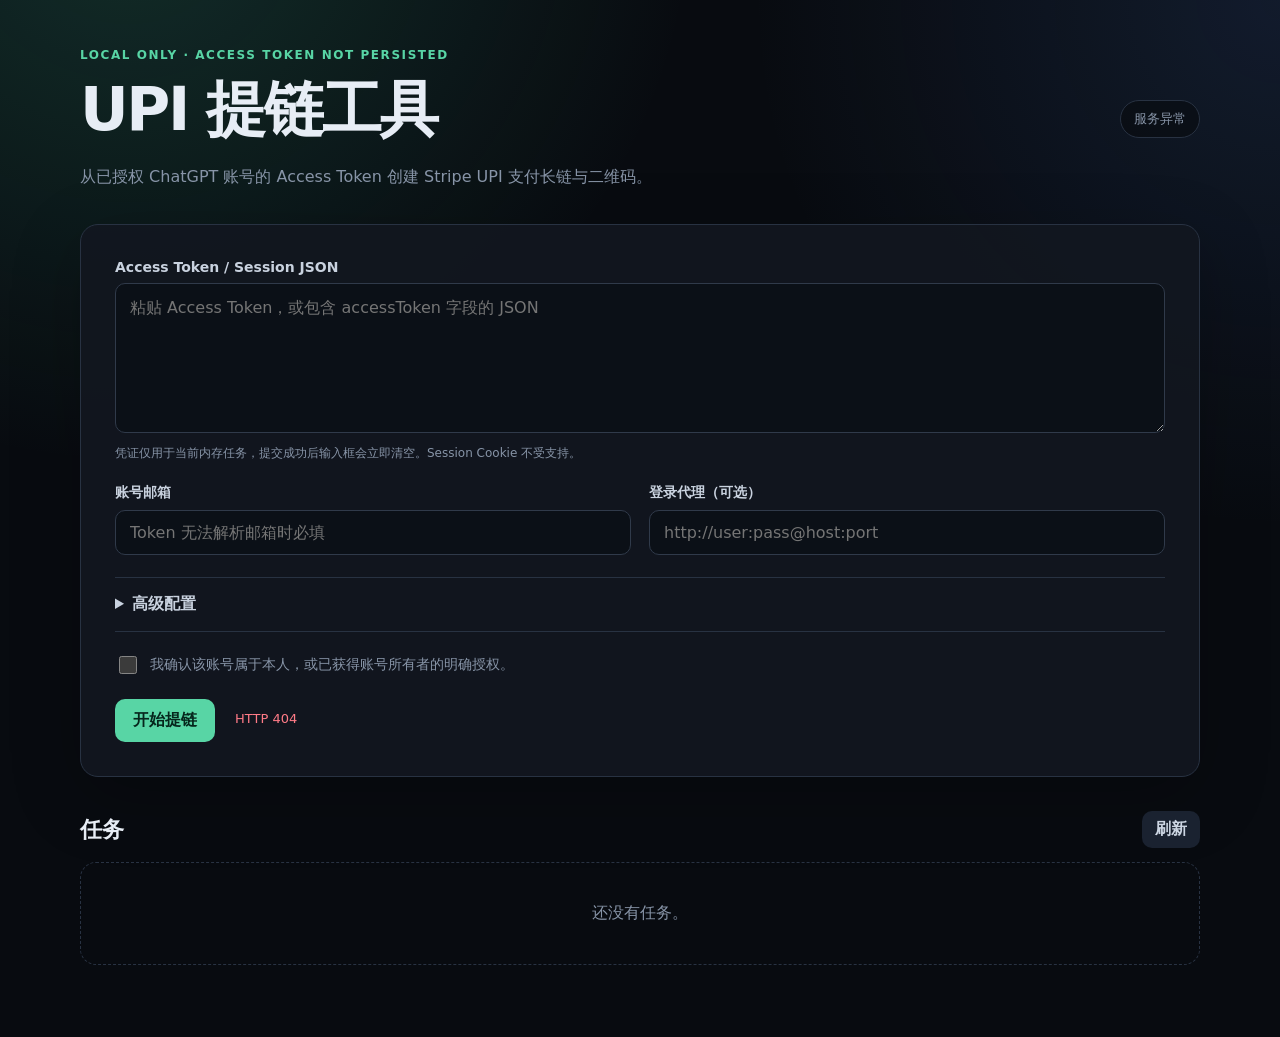
==== static/index.html @ b19b4536 "Initial standalone UPI link extractor" ====
<!doctype html>
<html lang="zh-CN">
  <head>
    <meta charset="UTF-8" />
    <meta name="viewport" content="width=device-width, initial-scale=1.0" />
    <meta name="robots" content="noindex,nofollow" />
    <title>UPI 提链工具</title>
    <link rel="stylesheet" href="/static/styles.css" />
  </head>
  <body>
    <main class="shell">
      <header class="hero">
        <div>
          <p class="eyebrow">LOCAL ONLY · ACCESS TOKEN NOT PERSISTED</p>
          <h1>UPI 提链工具</h1>
          <p class="subtitle">从已授权 ChatGPT 账号的 Access Token 创建 Stripe UPI 支付长链与二维码。</p>
        </div>
        <div id="health" class="health">服务检测中…</div>
      </header>

      <section class="panel">
        <form id="job-form">
          <label for="credential">Access Token / Session JSON</label>
          <textarea
            id="credential"
            name="credential"
            rows="5"
            required
            autocomplete="off"
            autocapitalize="off"
            spellcheck="false"
            placeholder="粘贴 Access Token，或包含 accessToken 字段的 JSON"
          ></textarea>
          <p class="hint">凭证仅用于当前内存任务，提交成功后输入框会立即清空。Session Cookie 不受支持。</p>

          <div class="grid two">
            <div>
              <label for="email">账号邮箱</label>
              <input id="email" name="email" type="email" autocomplete="off" placeholder="Token 无法解析邮箱时必填" />
            </div>
            <div>
              <label for="login-proxy">登录代理（可选）</label>
              <input id="login-proxy" name="login_proxy" autocomplete="off" placeholder="http://user:pass@host:port" />
            </div>
          </div>

          <details>
            <summary>高级配置</summary>
            <div class="advanced">
              <label for="proxy-pool">India 代理池（每行一个，可选）</label>
              <textarea id="proxy-pool" name="proxy_pool" rows="4" autocomplete="off" spellcheck="false"></textarea>
              <div class="grid three">
                <div>
                  <label for="approve-retries">Approve 重试</label>
                  <input id="approve-retries" name="approve_retries" type="number" min="1" max="60" value="30" />
                </div>
                <div>
                  <label for="approve-concurrency">Approve 并发</label>
                  <input id="approve-concurrency" name="approve_concurrency" type="number" min="1" max="20" value="1" />
                </div>
                <div>
                  <label for="proxy-from-step">代理起始步骤</label>
                  <input id="proxy-from-step" name="proxy_from_step" type="number" min="1" max="6" value="3" />
                </div>
              </div>
            </div>
          </details>

          <label class="authorization">
            <input id="authorized" name="authorized" type="checkbox" required />
            <span>我确认该账号属于本人，或已获得账号所有者的明确授权。</span>
          </label>

          <div class="actions">
            <button id="submit-button" type="submit">开始提链</button>
            <span id="form-message" class="message" role="status"></span>
          </div>
        </form>
      </section>

      <section class="jobs-section">
        <div class="section-title">
          <h2>任务</h2>
          <button id="refresh-button" class="secondary" type="button">刷新</button>
        </div>
        <div id="jobs" class="jobs">
          <div class="empty">还没有任务。</div>
        </div>
      </section>
    </main>
    <script src="/static/app.js" defer></script>
  </body>
</html>
---- static/styles.css ----
:root {
  color-scheme: dark;
  font-family: Inter, ui-sans-serif, system-ui, -apple-system, BlinkMacSystemFont, "Segoe UI", sans-serif;
  background: #080b10;
  color: #e7edf5;
  --panel: rgba(18, 23, 32, 0.9);
  --border: #283242;
  --muted: #8794a7;
  --accent: #58d5a5;
  --accent-dark: #143f34;
  --danger: #ff7b87;
  --warning: #f2c66d;
}

* { box-sizing: border-box; }

body {
  margin: 0;
  min-height: 100vh;
  background:
    radial-gradient(circle at 10% -10%, rgba(58, 186, 143, 0.2), transparent 35%),
    radial-gradient(circle at 100% 0%, rgba(68, 111, 190, 0.16), transparent 32%),
    #080b10;
}

button, input, textarea { font: inherit; }

.shell {
  width: min(1120px, calc(100% - 32px));
  margin: 0 auto;
  padding: 48px 0 72px;
}

.hero, .section-title, .job-head, .actions {
  display: flex;
  align-items: center;
  justify-content: space-between;
  gap: 20px;
}

.eyebrow {
  margin: 0 0 8px;
  color: var(--accent);
  font-size: 12px;
  font-weight: 700;
  letter-spacing: 0.13em;
}

h1 { margin: 0; font-size: clamp(34px, 6vw, 60px); letter-spacing: -0.04em; }
h2 { margin: 0; font-size: 22px; }
.subtitle { max-width: 700px; margin: 12px 0 0; color: var(--muted); line-height: 1.7; }

.health {
  flex: 0 0 auto;
  padding: 9px 13px;
  border: 1px solid var(--border);
  border-radius: 999px;
  color: var(--muted);
  background: rgba(8, 11, 16, 0.65);
  font-size: 13px;
}
.health.ok { color: var(--accent); border-color: #24634e; }

.panel, .job {
  border: 1px solid var(--border);
  border-radius: 18px;
  background: var(--panel);
  box-shadow: 0 20px 70px rgba(0, 0, 0, 0.23);
}

.panel { margin-top: 34px; padding: clamp(20px, 4vw, 34px); }
label { display: block; margin-bottom: 8px; color: #c9d2df; font-size: 14px; font-weight: 600; }

input, textarea {
  width: 100%;
  border: 1px solid #303a4a;
  border-radius: 10px;
  outline: none;
  background: #0b1017;
  color: #f2f6fb;
  padding: 12px 14px;
  transition: border-color 160ms ease, box-shadow 160ms ease;
}
textarea { resize: vertical; min-height: 48px; line-height: 1.55; }
input:focus, textarea:focus { border-color: #3d9f7c; box-shadow: 0 0 0 3px rgba(88, 213, 165, 0.1); }

.hint { margin: 8px 0 22px; color: var(--muted); font-size: 12px; }
.grid { display: grid; gap: 18px; }
.grid.two { grid-template-columns: repeat(2, minmax(0, 1fr)); }
.grid.three { grid-template-columns: repeat(3, minmax(0, 1fr)); }

details { margin: 22px 0; border-top: 1px solid var(--border); border-bottom: 1px solid var(--border); }
summary { padding: 16px 0; cursor: pointer; color: #c9d2df; font-weight: 600; }
.advanced { padding: 0 0 20px; }
.advanced .grid { margin-top: 18px; }

.authorization { display: flex; align-items: flex-start; gap: 10px; color: var(--muted); font-weight: 400; line-height: 1.5; }
.authorization input { width: 18px; height: 18px; margin-top: 2px; accent-color: var(--accent); }

.actions { margin-top: 22px; justify-content: flex-start; }
button {
  border: 0;
  border-radius: 10px;
  padding: 11px 18px;
  cursor: pointer;
  background: var(--accent);
  color: #06261c;
  font-weight: 800;
}
button:hover { filter: brightness(1.06); }
button:disabled { cursor: wait; opacity: 0.55; }
button.secondary { padding: 8px 13px; background: #1a2230; color: #ccd5e2; font-weight: 600; }
button.cancel { padding: 7px 11px; background: #362129; color: #ffabb2; font-size: 12px; }
.message { min-height: 20px; color: var(--muted); font-size: 13px; }
.message.error { color: var(--danger); }

.jobs-section { margin-top: 34px; }
.section-title { margin-bottom: 14px; }
.jobs { display: grid; gap: 14px; }
.empty { padding: 40px; border: 1px dashed var(--border); border-radius: 16px; color: var(--muted); text-align: center; }
.job { padding: 20px; }
.job-email { margin: 0; font-size: 16px; }
.job-meta { margin-top: 4px; color: var(--muted); font-size: 12px; }
.badge { padding: 5px 9px; border-radius: 999px; background: #222b39; color: #aeb9c8; font-size: 12px; font-weight: 700; }
.badge.success { background: var(--accent-dark); color: var(--accent); }
.badge.failed { background: #3a2028; color: var(--danger); }
.badge.running { background: #233346; color: #83c3ff; }
.badge.cancelled { background: #342f25; color: var(--warning); }

.result { display: grid; grid-template-columns: 1fr auto; gap: 18px; align-items: start; margin-top: 18px; padding-top: 18px; border-top: 1px solid var(--border); }
.payment-link { display: inline-block; max-width: 100%; color: var(--accent); word-break: break-all; }
.result-error { color: var(--danger); white-space: pre-wrap; }
.qr { width: 180px; max-width: 100%; border-radius: 12px; background: white; padding: 8px; }
.logs { margin: 16px 0 0; padding: 14px; max-height: 280px; overflow: auto; border-radius: 10px; background: #070a0f; color: #aab6c6; font: 12px/1.55 ui-monospace, SFMono-Regular, Consolas, monospace; white-space: pre-wrap; word-break: break-word; }

@media (max-width: 760px) {
  .shell { width: min(100% - 20px, 1120px); padding-top: 28px; }
  .hero { align-items: flex-start; flex-direction: column; }
  .grid.two, .grid.three, .result { grid-template-columns: 1fr; }
  .job-head { align-items: flex-start; }
  .qr { width: min(260px, 100%); }
}
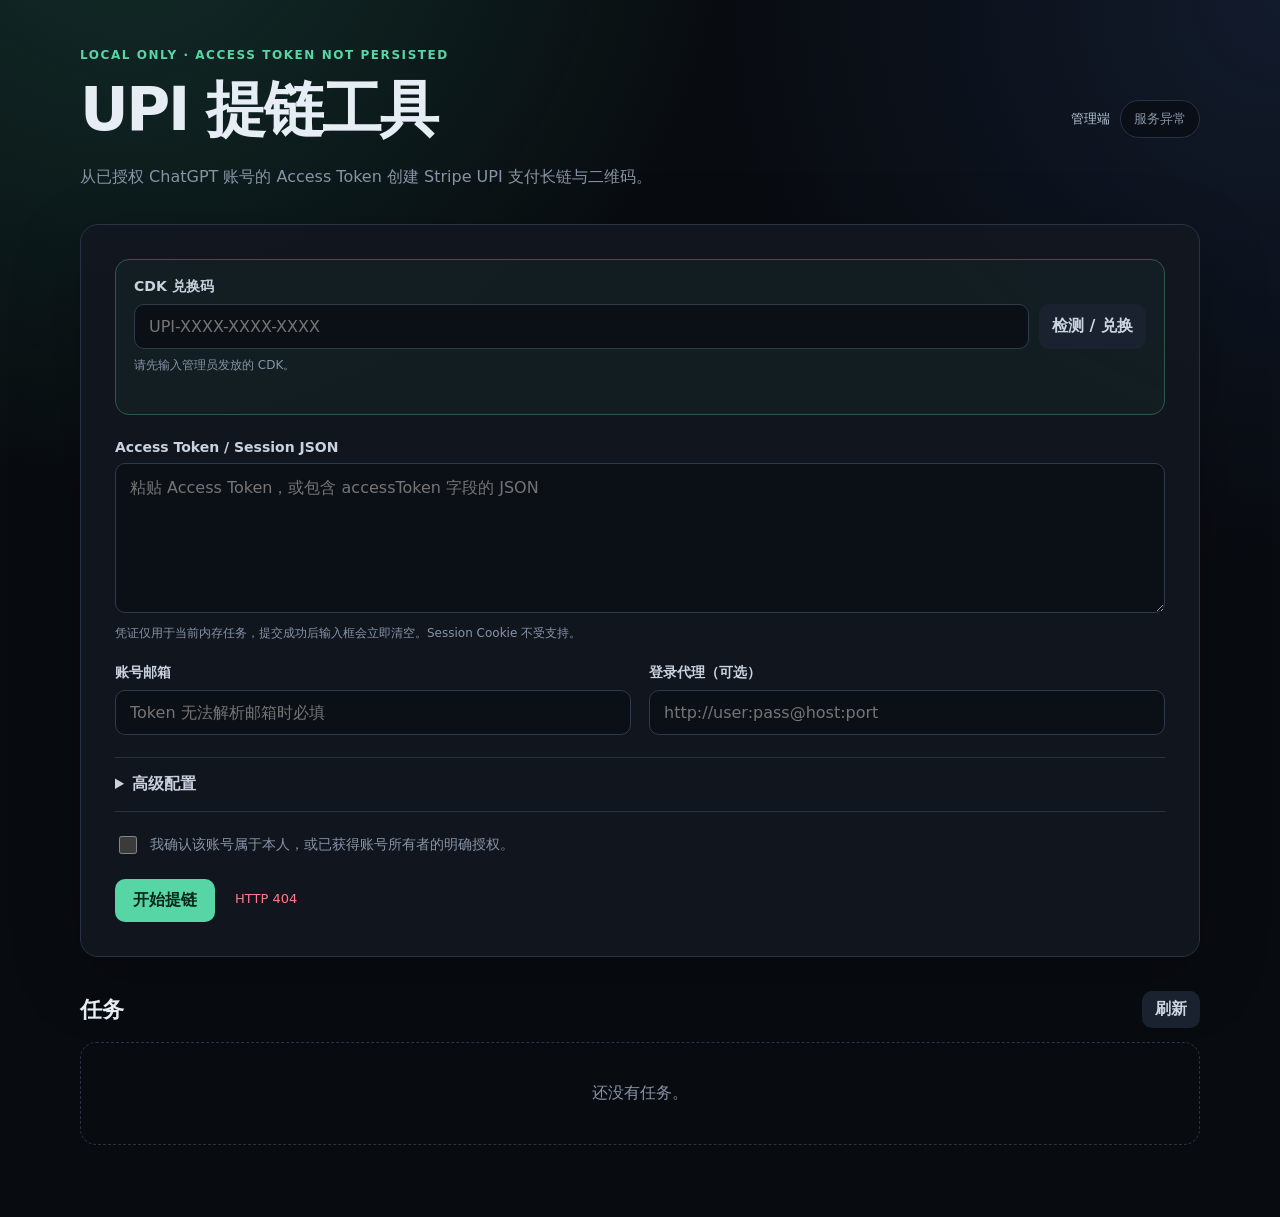
==== commit 63706bc6: "Add admin authentication and CDK access control" ====
--- a/static/index.html
+++ b/static/index.html
@@ -15,11 +15,23 @@
           <h1>UPI 提链工具</h1>
           <p class="subtitle">从已授权 ChatGPT 账号的 Access Token 创建 Stripe UPI 支付长链与二维码。</p>
         </div>
-        <div id="health" class="health">服务检测中…</div>
+        <div class="hero-actions">
+          <a class="admin-link" href="/admin">管理端</a>
+          <div id="health" class="health">服务检测中…</div>
+        </div>
       </header>
 
       <section class="panel">
         <form id="job-form">
+          <div class="cdk-panel">
+            <label for="cdk">CDK 兑换码</label>
+            <div class="cdk-row">
+              <input id="cdk" name="cdk" required autocomplete="off" spellcheck="false" placeholder="UPI-XXXX-XXXX-XXXX" />
+              <button id="check-cdk" class="secondary" type="button">检测 / 兑换</button>
+            </div>
+            <p id="cdk-status" class="hint">请先输入管理员发放的 CDK。</p>
+          </div>
+
           <label for="credential">Access Token / Session JSON</label>
           <textarea
             id="credential"
@@ -88,7 +100,26 @@
         </div>
       </section>
     </main>
+
+    <div id="qr-modal" class="modal" hidden aria-hidden="true">
+      <div class="modal-backdrop" data-modal-close></div>
+      <section class="modal-card" role="dialog" aria-modal="true" aria-labelledby="qr-modal-title">
+        <header class="modal-head">
+          <div>
+            <h2 id="qr-modal-title">UPI 支付二维码</h2>
+            <p id="qr-modal-email" class="job-meta"></p>
+          </div>
+          <button id="qr-modal-close" class="icon-button" type="button" aria-label="关闭二维码">×</button>
+        </header>
+        <img id="qr-modal-image" class="qr-large" alt="UPI 支付二维码" />
+        <div class="modal-actions">
+          <a id="qr-open-new" class="button-link" target="_blank" rel="noopener noreferrer">新窗口打开二维码</a>
+          <button id="qr-modal-done" class="secondary" type="button">关闭</button>
+        </div>
+      </section>
+    </div>
+
+    <div id="action-toast" class="action-toast" hidden role="status"></div>
     <script src="/static/app.js" defer></script>
   </body>
 </html>
-
--- a/static/styles.css
+++ b/static/styles.css
@@ -37,6 +37,9 @@
   justify-content: space-between;
   gap: 20px;
 }
+.hero-actions { display: flex; align-items: center; gap: 10px; }
+.admin-link { color: #b8c5d5; text-decoration: none; font-size: 13px; }
+.admin-link:hover { color: var(--accent); }
 
 .eyebrow {
   margin: 0 0 8px;
@@ -85,6 +88,11 @@
 input:focus, textarea:focus { border-color: #3d9f7c; box-shadow: 0 0 0 3px rgba(88, 213, 165, 0.1); }
 
 .hint { margin: 8px 0 22px; color: var(--muted); font-size: 12px; }
+.cdk-panel { margin-bottom: 24px; padding: 18px; border: 1px solid #2d594b; border-radius: 14px; background: rgba(29, 91, 70, 0.11); }
+.cdk-row { display: grid; grid-template-columns: 1fr auto; gap: 10px; }
+.cdk-status { margin-bottom: 0; }
+.cdk-status.ok { color: var(--accent); }
+.cdk-status.bad { color: var(--danger); }
 .grid { display: grid; gap: 18px; }
 .grid.two { grid-template-columns: repeat(2, minmax(0, 1fr)); }
 .grid.three { grid-template-columns: repeat(3, minmax(0, 1fr)); }
@@ -111,6 +119,8 @@
 button:disabled { cursor: wait; opacity: 0.55; }
 button.secondary { padding: 8px 13px; background: #1a2230; color: #ccd5e2; font-weight: 600; }
 button.cancel { padding: 7px 11px; background: #362129; color: #ffabb2; font-size: 12px; }
+.button-link { display: inline-flex; align-items: center; justify-content: center; border-radius: 10px; padding: 9px 13px; background: var(--accent); color: #06261c; font-size: 13px; font-weight: 800; text-decoration: none; }
+.compact { padding: 9px 13px !important; font-size: 13px; }
 .message { min-height: 20px; color: var(--muted); font-size: 13px; }
 .message.error { color: var(--danger); }
 
@@ -121,6 +131,7 @@
 .job { padding: 20px; }
 .job-email { margin: 0; font-size: 16px; }
 .job-meta { margin-top: 4px; color: var(--muted); font-size: 12px; }
+.job-meta.expired { color: var(--danger); }
 .badge { padding: 5px 9px; border-radius: 999px; background: #222b39; color: #aeb9c8; font-size: 12px; font-weight: 700; }
 .badge.success { background: var(--accent-dark); color: var(--accent); }
 .badge.failed { background: #3a2028; color: var(--danger); }
@@ -129,15 +140,48 @@
 
 .result { display: grid; grid-template-columns: 1fr auto; gap: 18px; align-items: start; margin-top: 18px; padding-top: 18px; border-top: 1px solid var(--border); }
 .payment-link { display: inline-block; max-width: 100%; color: var(--accent); word-break: break-all; }
+.result-actions { display: flex; flex-wrap: wrap; gap: 9px; margin-top: 15px; }
 .result-error { color: var(--danger); white-space: pre-wrap; }
-.qr { width: 180px; max-width: 100%; border-radius: 12px; background: white; padding: 8px; }
+.qr { width: 180px; max-width: 100%; border-radius: 12px; background: white; padding: 8px; cursor: zoom-in; }
+.qr:focus { outline: 3px solid rgba(88, 213, 165, 0.5); outline-offset: 3px; }
 .logs { margin: 16px 0 0; padding: 14px; max-height: 280px; overflow: auto; border-radius: 10px; background: #070a0f; color: #aab6c6; font: 12px/1.55 ui-monospace, SFMono-Regular, Consolas, monospace; white-space: pre-wrap; word-break: break-word; }
+
+.modal[hidden], .action-toast[hidden] { display: none; }
+.modal { position: fixed; inset: 0; z-index: 1000; display: grid; place-items: center; padding: 20px; }
+.modal-backdrop { position: absolute; inset: 0; background: rgba(0, 0, 0, 0.78); backdrop-filter: blur(8px); }
+.modal-card { position: relative; width: min(520px, 100%); max-height: calc(100vh - 40px); overflow: auto; border: 1px solid var(--border); border-radius: 18px; background: #111721; padding: 20px; box-shadow: 0 28px 100px rgba(0, 0, 0, 0.55); }
+.modal-head { display: flex; align-items: flex-start; justify-content: space-between; gap: 20px; margin-bottom: 18px; }
+.modal-head h2 { margin: 0; }
+.icon-button { width: 38px; height: 38px; padding: 0; border-radius: 50%; background: #202a38; color: #dce5ef; font-size: 24px; line-height: 1; }
+.qr-large { display: block; width: min(420px, 100%); margin: 0 auto; border-radius: 14px; background: white; padding: 12px; }
+.modal-actions { display: flex; flex-wrap: wrap; justify-content: center; gap: 10px; margin-top: 18px; }
+.action-toast { position: fixed; left: 50%; bottom: 28px; z-index: 1100; transform: translateX(-50%); border: 1px solid #2e6f58; border-radius: 999px; background: #12382e; color: #9ef0d0; padding: 10px 16px; box-shadow: 0 12px 40px rgba(0, 0, 0, 0.35); font-size: 13px; font-weight: 700; }
+body.modal-open { overflow: hidden; }
+
+.admin-shell { width: min(1180px, calc(100% - 32px)); margin: 0 auto; padding: 42px 0 72px; }
+.admin-header { display: flex; align-items: center; justify-content: space-between; gap: 20px; margin-bottom: 26px; }
+.admin-header nav { display: flex; align-items: center; gap: 10px; }
+.admin-grid { display: grid; grid-template-columns: minmax(280px, 390px) 1fr; gap: 18px; align-items: start; }
+.generated-box { margin-top: 18px; }
+.generated-box textarea { min-height: 150px; }
+.table-wrap { overflow-x: auto; border: 1px solid var(--border); border-radius: 14px; }
+table { width: 100%; border-collapse: collapse; min-width: 820px; }
+th, td { padding: 11px 12px; border-bottom: 1px solid var(--border); text-align: left; font-size: 13px; vertical-align: top; }
+th { color: var(--muted); background: #0d121a; font-weight: 600; }
+td code { color: var(--accent); font-size: 12px; }
+.table-actions { display: flex; gap: 7px; }
+.login-panel { width: min(440px, calc(100% - 32px)); margin: 12vh auto 0; }
+.login-panel h1 { font-size: 34px; }
+.login-panel .actions { justify-content: space-between; }
+.status-good { color: var(--accent); }
+.status-bad { color: var(--danger); }
 
 @media (max-width: 760px) {
   .shell { width: min(100% - 20px, 1120px); padding-top: 28px; }
   .hero { align-items: flex-start; flex-direction: column; }
+  .hero-actions { width: 100%; justify-content: space-between; }
   .grid.two, .grid.three, .result { grid-template-columns: 1fr; }
+  .cdk-row, .admin-grid { grid-template-columns: 1fr; }
   .job-head { align-items: flex-start; }
   .qr { width: min(260px, 100%); }
 }
-
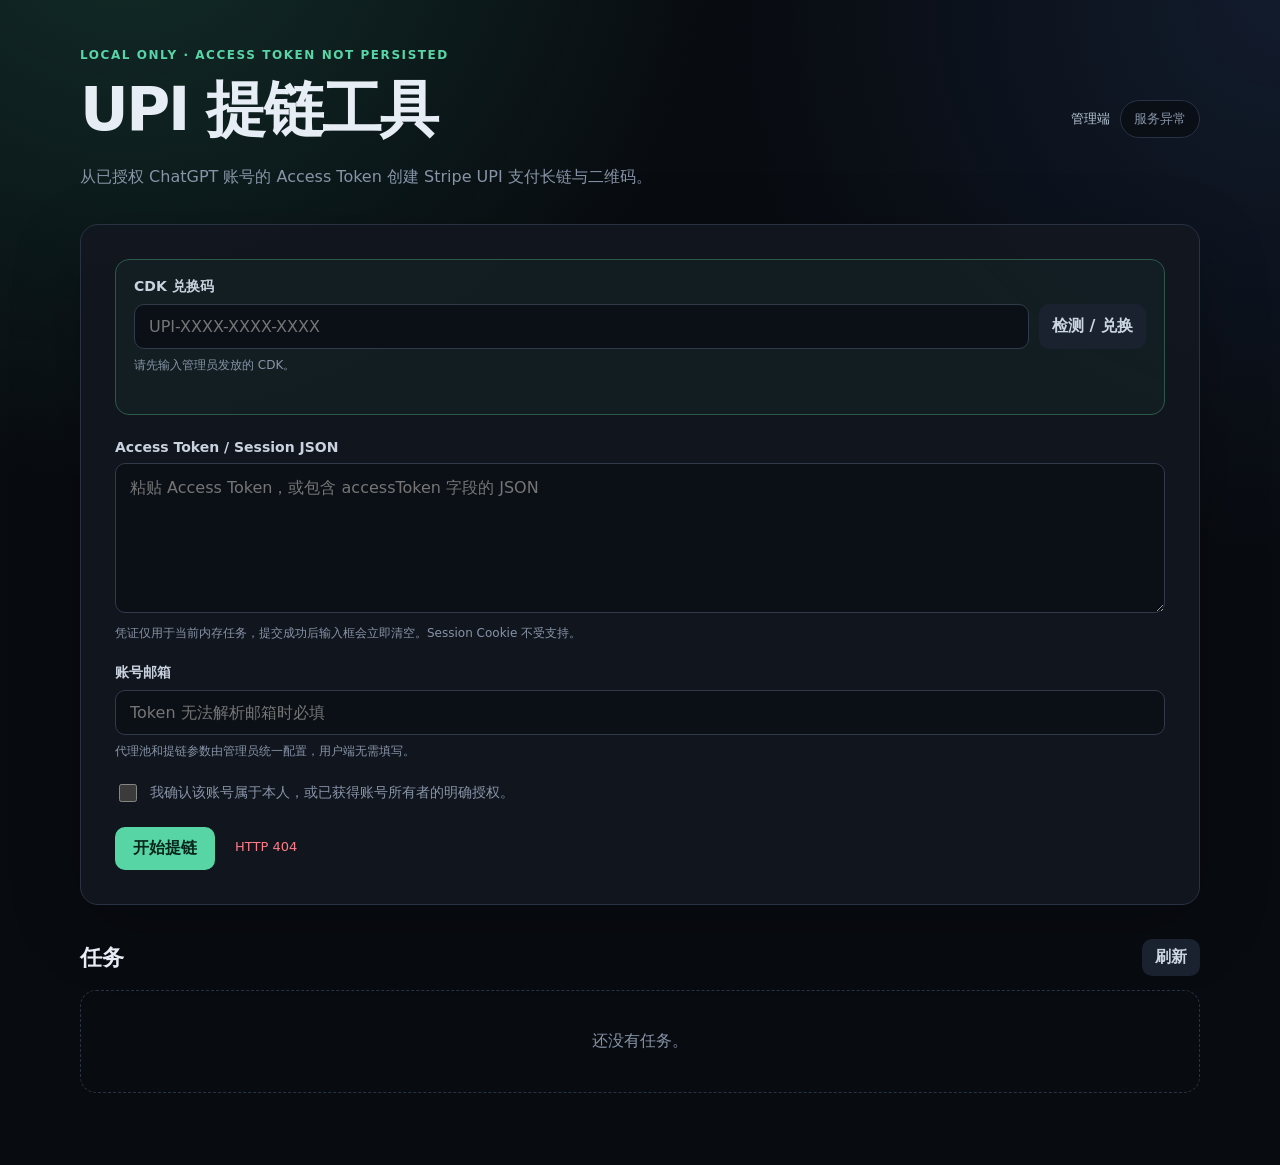
==== commit 2eb0f255: "Move proxy configuration to admin settings" ====
--- a/static/index.html
+++ b/static/index.html
@@ -45,38 +45,9 @@
           ></textarea>
           <p class="hint">凭证仅用于当前内存任务，提交成功后输入框会立即清空。Session Cookie 不受支持。</p>
 
-          <div class="grid two">
-            <div>
-              <label for="email">账号邮箱</label>
-              <input id="email" name="email" type="email" autocomplete="off" placeholder="Token 无法解析邮箱时必填" />
-            </div>
-            <div>
-              <label for="login-proxy">登录代理（可选）</label>
-              <input id="login-proxy" name="login_proxy" autocomplete="off" placeholder="http://user:pass@host:port" />
-            </div>
-          </div>
-
-          <details>
-            <summary>高级配置</summary>
-            <div class="advanced">
-              <label for="proxy-pool">India 代理池（每行一个，可选）</label>
-              <textarea id="proxy-pool" name="proxy_pool" rows="4" autocomplete="off" spellcheck="false"></textarea>
-              <div class="grid three">
-                <div>
-                  <label for="approve-retries">Approve 重试</label>
-                  <input id="approve-retries" name="approve_retries" type="number" min="1" max="60" value="30" />
-                </div>
-                <div>
-                  <label for="approve-concurrency">Approve 并发</label>
-                  <input id="approve-concurrency" name="approve_concurrency" type="number" min="1" max="20" value="1" />
-                </div>
-                <div>
-                  <label for="proxy-from-step">代理起始步骤</label>
-                  <input id="proxy-from-step" name="proxy_from_step" type="number" min="1" max="6" value="3" />
-                </div>
-              </div>
-            </div>
-          </details>
+          <label for="email">账号邮箱</label>
+          <input id="email" name="email" type="email" autocomplete="off" placeholder="Token 无法解析邮箱时必填" />
+          <p class="hint">代理池和提链参数由管理员统一配置，用户端无需填写。</p>
 
           <label class="authorization">
             <input id="authorized" name="authorized" type="checkbox" required />
--- a/static/styles.css
+++ b/static/styles.css
@@ -162,6 +162,7 @@
 .admin-header { display: flex; align-items: center; justify-content: space-between; gap: 20px; margin-bottom: 26px; }
 .admin-header nav { display: flex; align-items: center; gap: 10px; }
 .admin-grid { display: grid; grid-template-columns: minmax(280px, 390px) 1fr; gap: 18px; align-items: start; }
+.settings-panel { margin-bottom: 18px; }
 .generated-box { margin-top: 18px; }
 .generated-box textarea { min-height: 150px; }
 .table-wrap { overflow-x: auto; border: 1px solid var(--border); border-radius: 14px; }
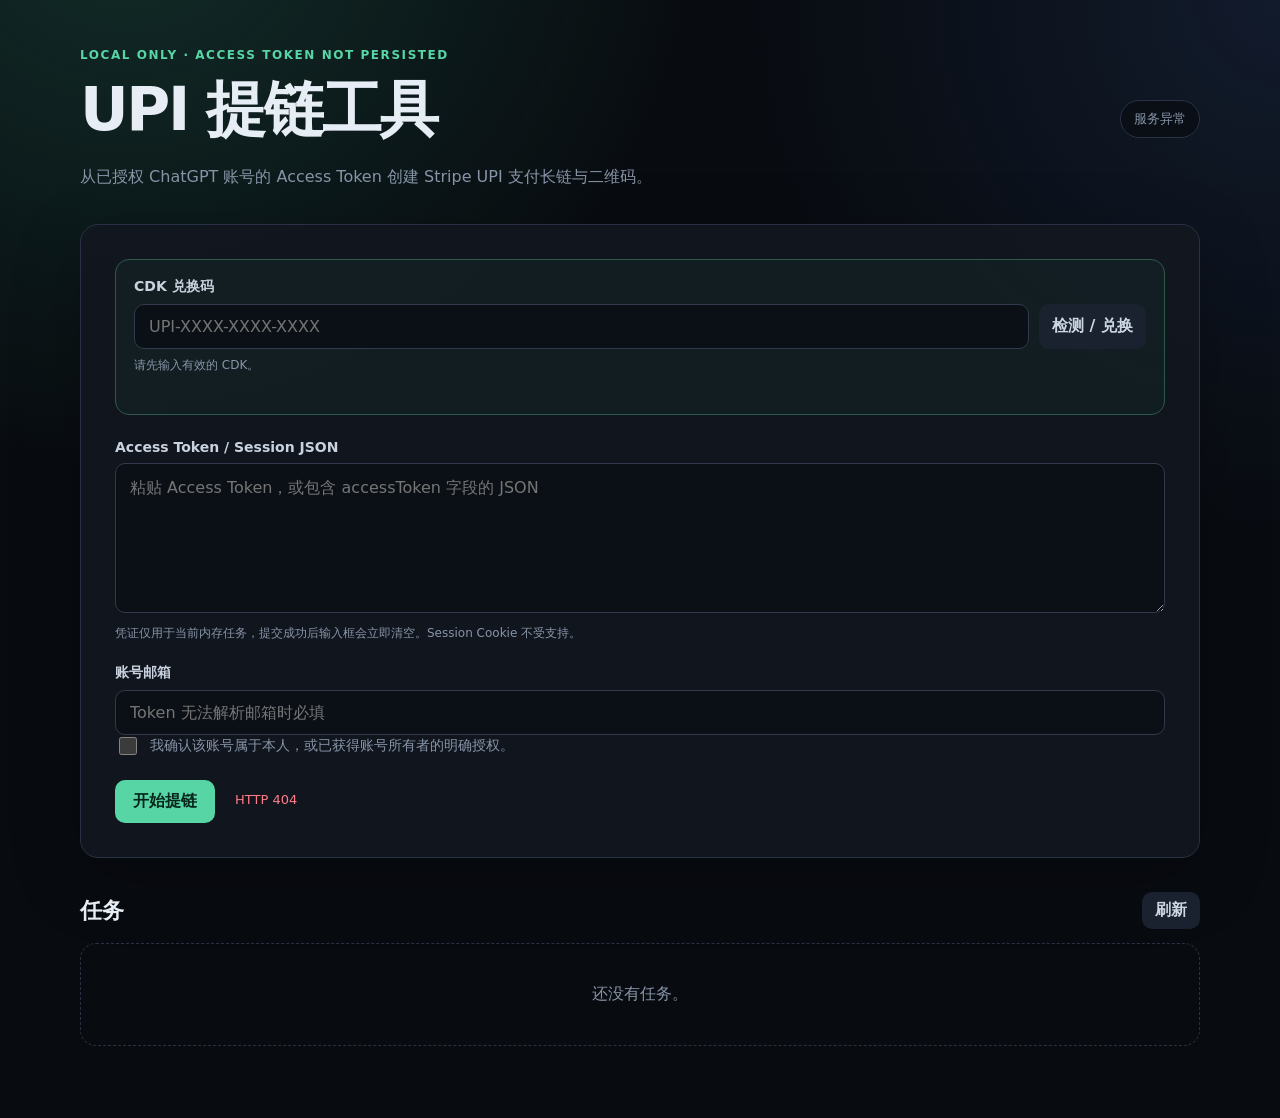
==== commit f6a9e6bc: "Hide admin details from user-facing endpoints" ====
--- a/static/index.html
+++ b/static/index.html
@@ -15,10 +15,7 @@
           <h1>UPI 提链工具</h1>
           <p class="subtitle">从已授权 ChatGPT 账号的 Access Token 创建 Stripe UPI 支付长链与二维码。</p>
         </div>
-        <div class="hero-actions">
-          <a class="admin-link" href="/admin">管理端</a>
-          <div id="health" class="health">服务检测中…</div>
-        </div>
+        <div id="health" class="health">服务检测中…</div>
       </header>
 
       <section class="panel">
@@ -29,7 +26,7 @@
               <input id="cdk" name="cdk" required autocomplete="off" spellcheck="false" placeholder="UPI-XXXX-XXXX-XXXX" />
               <button id="check-cdk" class="secondary" type="button">检测 / 兑换</button>
             </div>
-            <p id="cdk-status" class="hint">请先输入管理员发放的 CDK。</p>
+            <p id="cdk-status" class="hint">请先输入有效的 CDK。</p>
           </div>
 
           <label for="credential">Access Token / Session JSON</label>
@@ -47,7 +44,6 @@
 
           <label for="email">账号邮箱</label>
           <input id="email" name="email" type="email" autocomplete="off" placeholder="Token 无法解析邮箱时必填" />
-          <p class="hint">代理池和提链参数由管理员统一配置，用户端无需填写。</p>
 
           <label class="authorization">
             <input id="authorized" name="authorized" type="checkbox" required />
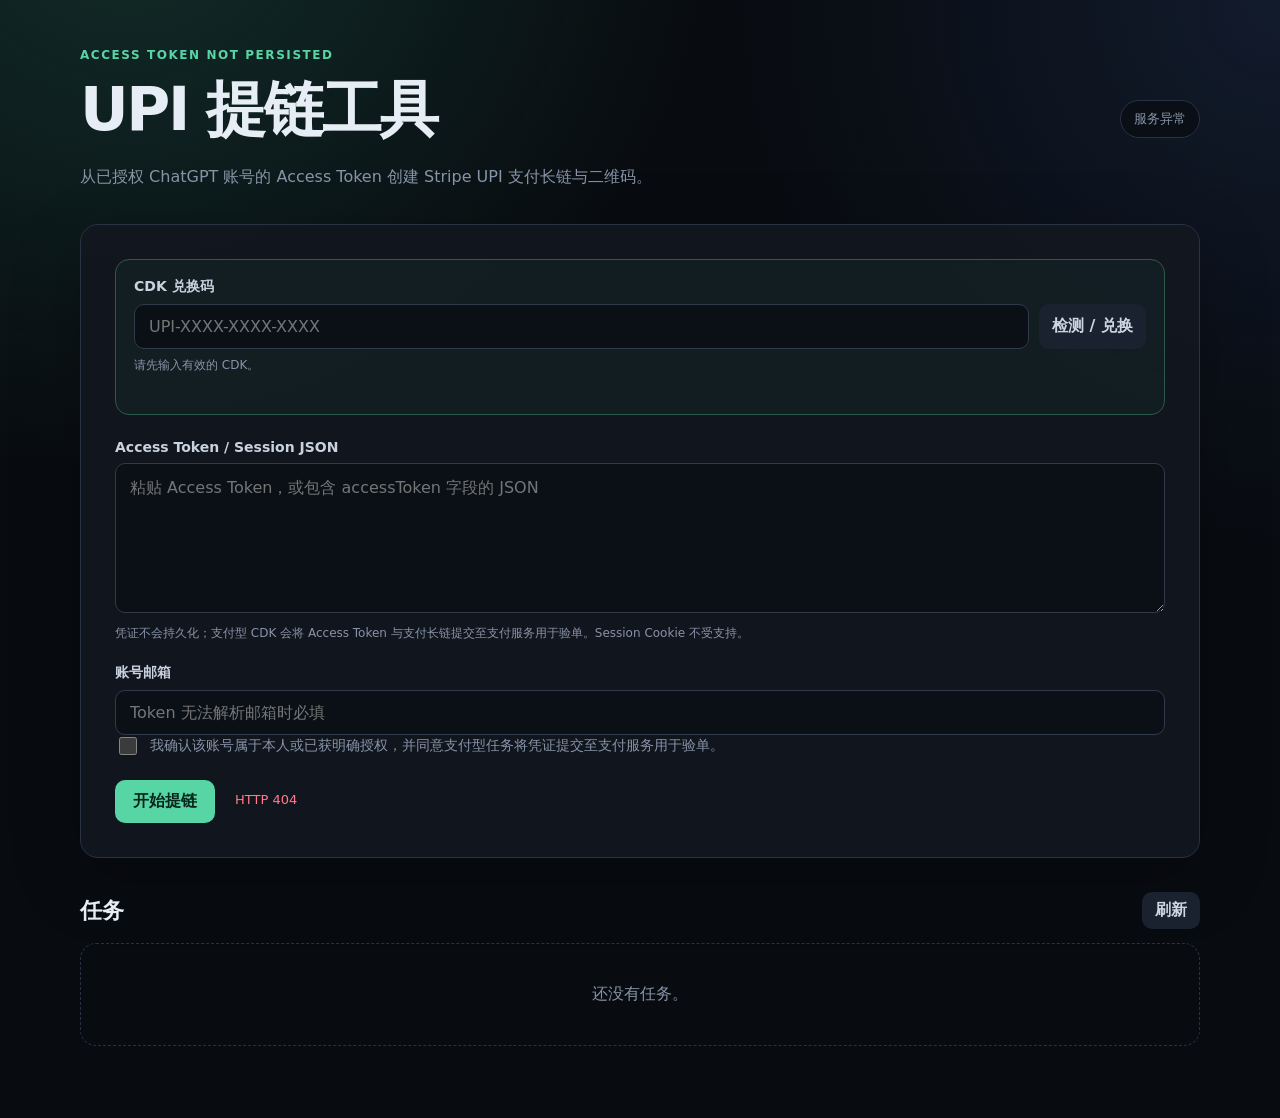
==== commit 49d37d19: "Add Foarge payment CDK workflow" ====
--- a/static/index.html
+++ b/static/index.html
@@ -11,7 +11,7 @@
     <main class="shell">
       <header class="hero">
         <div>
-          <p class="eyebrow">LOCAL ONLY · ACCESS TOKEN NOT PERSISTED</p>
+          <p class="eyebrow">ACCESS TOKEN NOT PERSISTED</p>
           <h1>UPI 提链工具</h1>
           <p class="subtitle">从已授权 ChatGPT 账号的 Access Token 创建 Stripe UPI 支付长链与二维码。</p>
         </div>
@@ -40,14 +40,14 @@
             spellcheck="false"
             placeholder="粘贴 Access Token，或包含 accessToken 字段的 JSON"
           ></textarea>
-          <p class="hint">凭证仅用于当前内存任务，提交成功后输入框会立即清空。Session Cookie 不受支持。</p>
+          <p class="hint">凭证不会持久化；支付型 CDK 会将 Access Token 与支付长链提交至支付服务用于验单。Session Cookie 不受支持。</p>
 
           <label for="email">账号邮箱</label>
           <input id="email" name="email" type="email" autocomplete="off" placeholder="Token 无法解析邮箱时必填" />
 
           <label class="authorization">
             <input id="authorized" name="authorized" type="checkbox" required />
-            <span>我确认该账号属于本人，或已获得账号所有者的明确授权。</span>
+            <span>我确认该账号属于本人或已获明确授权，并同意支付型任务将凭证提交至支付服务用于验单。</span>
           </label>
 
           <div class="actions">
--- a/static/styles.css
+++ b/static/styles.css
@@ -23,7 +23,7 @@
     #080b10;
 }
 
-button, input, textarea { font: inherit; }
+button, input, textarea, select { font: inherit; }
 
 .shell {
   width: min(1120px, calc(100% - 32px));
@@ -74,7 +74,7 @@
 .panel { margin-top: 34px; padding: clamp(20px, 4vw, 34px); }
 label { display: block; margin-bottom: 8px; color: #c9d2df; font-size: 14px; font-weight: 600; }
 
-input, textarea {
+input, textarea, select {
   width: 100%;
   border: 1px solid #303a4a;
   border-radius: 10px;
@@ -85,7 +85,7 @@
   transition: border-color 160ms ease, box-shadow 160ms ease;
 }
 textarea { resize: vertical; min-height: 48px; line-height: 1.55; }
-input:focus, textarea:focus { border-color: #3d9f7c; box-shadow: 0 0 0 3px rgba(88, 213, 165, 0.1); }
+input:focus, textarea:focus, select:focus { border-color: #3d9f7c; box-shadow: 0 0 0 3px rgba(88, 213, 165, 0.1); }
 
 .hint { margin: 8px 0 22px; color: var(--muted); font-size: 12px; }
 .cdk-panel { margin-bottom: 24px; padding: 18px; border: 1px solid #2d594b; border-radius: 14px; background: rgba(29, 91, 70, 0.11); }
@@ -137,6 +137,26 @@
 .badge.failed { background: #3a2028; color: var(--danger); }
 .badge.running { background: #233346; color: #83c3ff; }
 .badge.cancelled { background: #342f25; color: var(--warning); }
+
+.payment-progress { margin-top: 18px; padding-top: 18px; border-top: 1px solid var(--border); }
+.payment-progress-head { display: flex; align-items: center; justify-content: space-between; gap: 14px; }
+.payment-state { color: #83c3ff; font-size: 12px; font-weight: 700; }
+.payment-state.completed { color: var(--accent); }
+.payment-state.cancelled, .payment-state.canceled, .payment-state.expired, .payment-state.failed, .payment-state.rejected { color: var(--danger); }
+.payment-track { margin-top: 14px; overflow-x: auto; padding-bottom: 4px; }
+.payment-steps { display: grid; grid-template-columns: repeat(5, minmax(88px, 1fr)); min-width: 520px; margin: 0; padding: 0; list-style: none; }
+.payment-step { position: relative; display: grid; justify-items: center; gap: 7px; color: var(--muted); font-size: 11px; text-align: center; }
+.payment-step::before { content: ""; position: absolute; top: 6px; left: 0; right: 0; height: 2px; background: #2a3444; }
+.payment-step:first-child::before { left: 50%; }
+.payment-step:last-child::before { right: 50%; }
+.payment-dot { position: relative; z-index: 1; width: 14px; height: 14px; border: 3px solid #2a3444; border-radius: 50%; background: #111721; }
+.payment-step.complete, .payment-step.current { color: #d7e2ef; }
+.payment-step.complete::before, .payment-step.current::before { background: #327e64; }
+.payment-step.complete .payment-dot, .payment-step.current .payment-dot { border-color: var(--accent); background: var(--accent-dark); }
+.payment-step.current .payment-dot { box-shadow: 0 0 0 4px rgba(88, 213, 165, 0.12); }
+.payment-step.failed, .payment-step.failed::before { color: var(--danger); background: transparent; }
+.payment-step.failed .payment-dot { border-color: var(--danger); background: #3a2028; }
+.payment-message { margin: 8px 0 0; color: var(--warning); font-size: 12px; }
 
 .result { display: grid; grid-template-columns: 1fr auto; gap: 18px; align-items: start; margin-top: 18px; padding-top: 18px; border-top: 1px solid var(--border); }
 .payment-link { display: inline-block; max-width: 100%; color: var(--accent); word-break: break-all; }
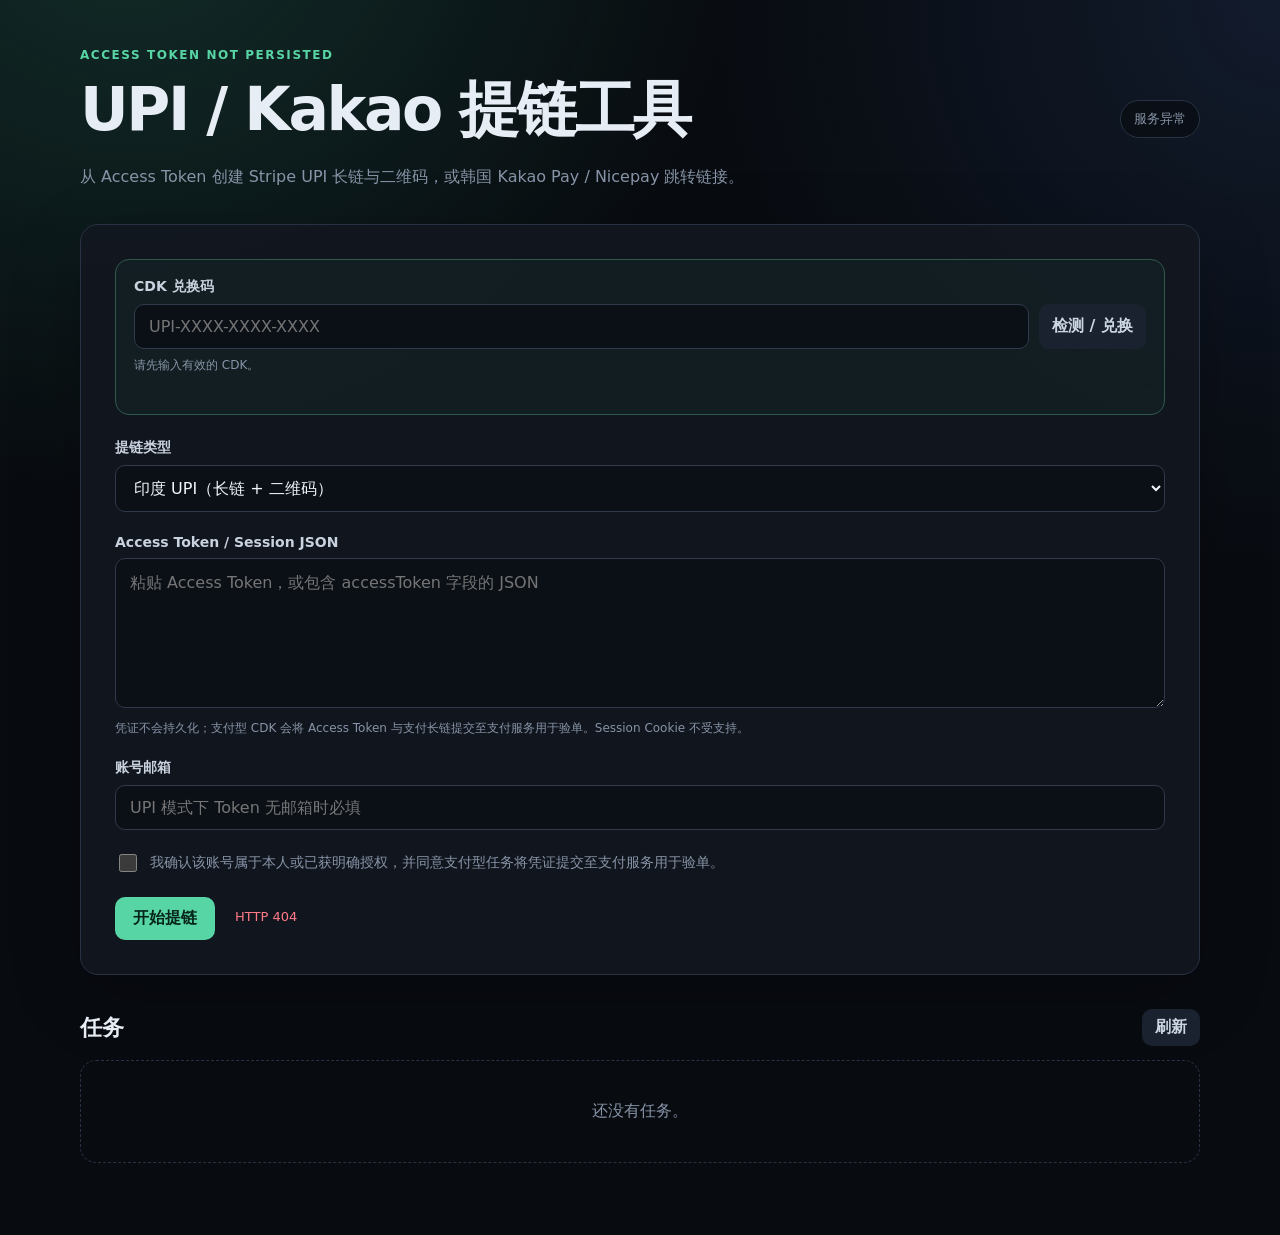
==== commit 8d17b609: "Add Kakao extraction and harden UPI flow" ====
--- a/static/index.html
+++ b/static/index.html
@@ -4,7 +4,7 @@
     <meta charset="UTF-8" />
     <meta name="viewport" content="width=device-width, initial-scale=1.0" />
     <meta name="robots" content="noindex,nofollow" />
-    <title>UPI 提链工具</title>
+    <title>UPI / Kakao 提链工具</title>
     <link rel="stylesheet" href="/static/styles.css" />
   </head>
   <body>
@@ -12,8 +12,8 @@
       <header class="hero">
         <div>
           <p class="eyebrow">ACCESS TOKEN NOT PERSISTED</p>
-          <h1>UPI 提链工具</h1>
-          <p class="subtitle">从已授权 ChatGPT 账号的 Access Token 创建 Stripe UPI 支付长链与二维码。</p>
+          <h1>UPI / Kakao 提链工具</h1>
+          <p class="subtitle">从 Access Token 创建 Stripe UPI 长链与二维码，或韩国 Kakao Pay / Nicepay 跳转链接。</p>
         </div>
         <div id="health" class="health">服务检测中…</div>
       </header>
@@ -29,6 +29,12 @@
             <p id="cdk-status" class="hint">请先输入有效的 CDK。</p>
           </div>
 
+          <label for="link-type">提链类型</label>
+          <select id="link-type" name="link_type">
+            <option value="upi">印度 UPI（长链 + 二维码）</option>
+            <option value="kakao">韩国 Kakao Pay（Nicepay 跳转链接）</option>
+          </select>
+
           <label for="credential">Access Token / Session JSON</label>
           <textarea
             id="credential"
@@ -43,7 +49,7 @@
           <p class="hint">凭证不会持久化；支付型 CDK 会将 Access Token 与支付长链提交至支付服务用于验单。Session Cookie 不受支持。</p>
 
           <label for="email">账号邮箱</label>
-          <input id="email" name="email" type="email" autocomplete="off" placeholder="Token 无法解析邮箱时必填" />
+          <input id="email" name="email" type="email" autocomplete="off" placeholder="UPI 模式下 Token 无邮箱时必填" />
 
           <label class="authorization">
             <input id="authorized" name="authorized" type="checkbox" required />
--- a/static/styles.css
+++ b/static/styles.css
@@ -86,6 +86,9 @@
 }
 textarea { resize: vertical; min-height: 48px; line-height: 1.55; }
 input:focus, textarea:focus, select:focus { border-color: #3d9f7c; box-shadow: 0 0 0 3px rgba(88, 213, 165, 0.1); }
+#job-form > input + label,
+#job-form > select + label,
+#settings-form > textarea + label { margin-top: 22px; }
 
 .hint { margin: 8px 0 22px; color: var(--muted); font-size: 12px; }
 .cdk-panel { margin-bottom: 24px; padding: 18px; border: 1px solid #2d594b; border-radius: 14px; background: rgba(29, 91, 70, 0.11); }
@@ -102,7 +105,7 @@
 .advanced { padding: 0 0 20px; }
 .advanced .grid { margin-top: 18px; }
 
-.authorization { display: flex; align-items: flex-start; gap: 10px; color: var(--muted); font-weight: 400; line-height: 1.5; }
+.authorization { display: flex; align-items: flex-start; gap: 10px; margin-top: 18px; color: var(--muted); font-weight: 400; line-height: 1.5; }
 .authorization input { width: 18px; height: 18px; margin-top: 2px; accent-color: var(--accent); }
 
 .actions { margin-top: 22px; justify-content: flex-start; }
@@ -185,6 +188,14 @@
 .settings-panel { margin-bottom: 18px; }
 .generated-box { margin-top: 18px; }
 .generated-box textarea { min-height: 150px; }
+.foarge-results { display: grid; gap: 8px; margin-top: 18px; }
+.foarge-result { display: grid; grid-template-columns: minmax(150px, auto) auto 1fr; align-items: center; gap: 12px; padding: 10px 0; border-top: 1px solid var(--border); font-size: 12px; }
+.foarge-result code { color: var(--accent); }
+.foarge-result-status { color: var(--muted); font-weight: 700; }
+.foarge-result-status.available { color: var(--accent); }
+.foarge-result-status.reserved { color: var(--warning); }
+.foarge-result-status.used { color: var(--danger); }
+.foarge-result-detail { color: var(--muted); overflow-wrap: anywhere; }
 .table-wrap { overflow-x: auto; border: 1px solid var(--border); border-radius: 14px; }
 table { width: 100%; border-collapse: collapse; min-width: 820px; }
 th, td { padding: 11px 12px; border-bottom: 1px solid var(--border); text-align: left; font-size: 13px; vertical-align: top; }
@@ -203,6 +214,8 @@
   .hero-actions { width: 100%; justify-content: space-between; }
   .grid.two, .grid.three, .result { grid-template-columns: 1fr; }
   .cdk-row, .admin-grid { grid-template-columns: 1fr; }
+  .foarge-result { grid-template-columns: 1fr auto; }
+  .foarge-result-detail { grid-column: 1 / -1; }
   .job-head { align-items: flex-start; }
   .qr { width: min(260px, 100%); }
 }
